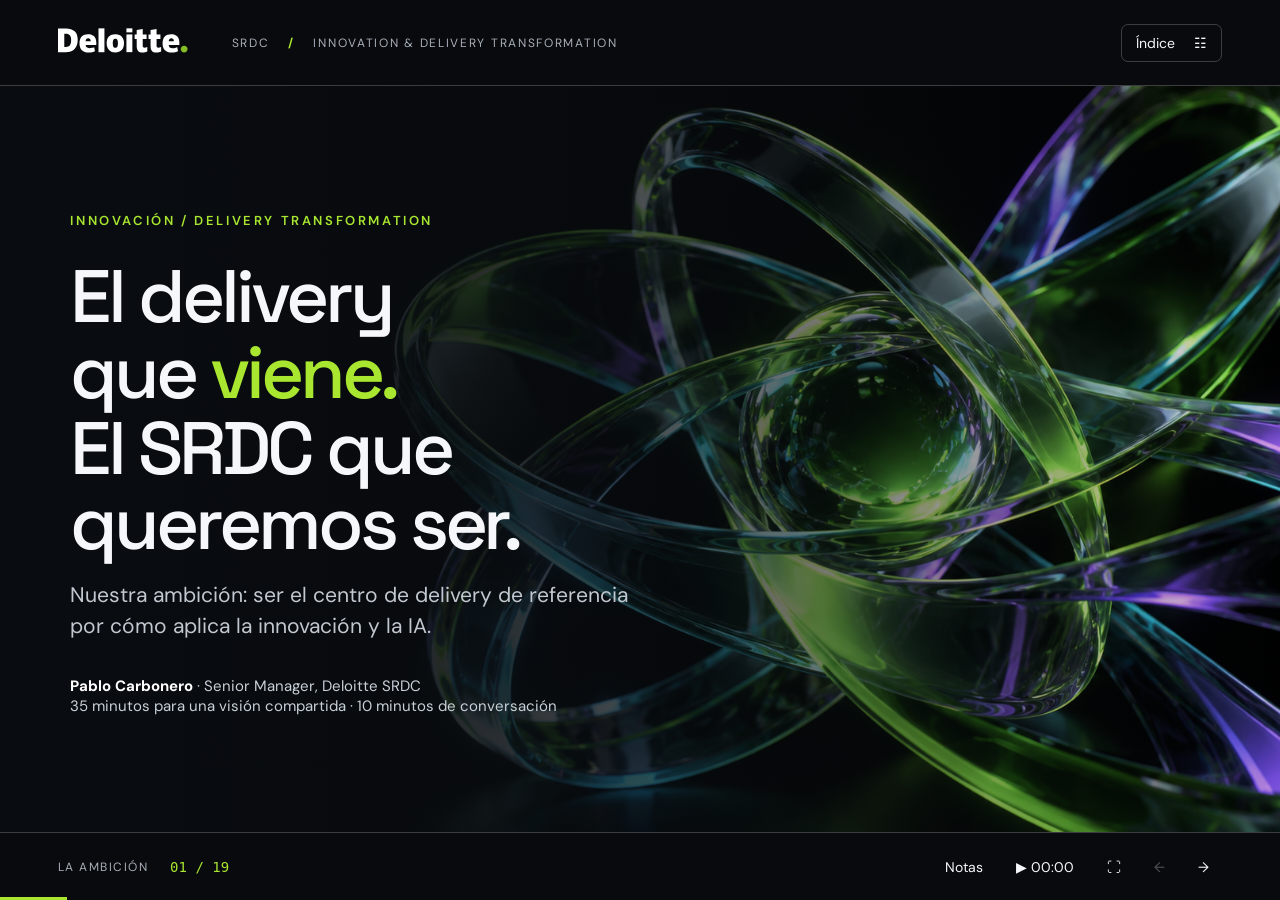
==== SRDC_Innovacion_Delivery_Transformation_v3.html @ 37cd9104 "Link presentation examples to portal apps Make the two portal labels on slide 9 navigate to the IA D" ====
<!doctype html>
<html lang="es"><head><meta charset="utf-8"><meta name="viewport" content="width=device-width,initial-scale=1"><meta name="description" content="SRDC: innovación y transformación del delivery con IA. Una visión compartida, un framework y una propuesta de acción."><title>SRDC · Innovación y Delivery Transformation · V3</title><style>@font-face {
  font-family: 'DM Sans';
  font-style: normal;
  font-weight: 400;
  font-display: swap;
  src: url([data-uri]) format('truetype');
}
@font-face {
  font-family: 'DM Sans';
  font-style: normal;
  font-weight: 500;
  font-display: swap;
  src: url([data-uri]) format('truetype');
}
@font-face {
  font-family: 'DM Sans';
  font-style: normal;
  font-weight: 600;
  font-display: swap;
  src: url([data-uri]) format('truetype');
}
@font-face {
  font-family: 'DM Sans';
  font-style: normal;
  font-weight: 700;
  font-display: swap;
  src: url([data-uri]) format('truetype');
}
@font-face {
  font-family: 'Space Grotesk';
  font-style: normal;
  font-weight: 400;
  font-display: swap;
  src: url([data-uri]) format('truetype');
}
@font-face {
  font-family: 'Space Grotesk';
  font-style: normal;
  font-weight: 500;
  font-display: swap;
  src: url([data-uri]) format('truetype');
}
@font-face {
  font-family: 'Space Grotesk';
  font-style: normal;
  font-weight: 600;
  font-display: swap;
  src: url([data-uri]) format('truetype');
}
@font-face {
  font-family: 'Space Grotesk';
  font-style: normal;
  font-weight: 700;
  font-display: swap;
  src: url([data-uri]) format('truetype');
}
:root{--green:#a8e630;--cyan:#50e2ed;--purple:#ac96ff;--bg:#090c10;--fg:#f5f7fa;--muted:#a8afb9;--line:#ffffff25}*{box-sizing:border-box}body{margin:0;background:var(--bg);color:var(--fg,#f5f7fa);font-family:'DM Sans',Arial,sans-serif;overflow:hidden}button,a{-webkit-tap-highlight-color:transparent}button{font:inherit;color:inherit;background:none;border:1px solid var(--line);border-radius:7px;padding:9px 14px;cursor:pointer;transition:.2s}button:hover{background:#a8e63020;border-color:var(--green)}button:focus-visible,a:focus-visible{outline:3px solid var(--cyan);outline-offset:4px}header{height:86px;padding:0 4.5vw;display:flex;align-items:center;gap:44px;border-bottom:1px solid var(--line);position:relative;z-index:2}.brand{text-decoration:none;color:white}#logo{font-family:Arial,sans-serif;font-weight:800;font-size:32px;letter-spacing:-1.8px}#logo span{color:#86bc25}.brand img{width:130px;max-height:40px}.header-label{font-size:12px;letter-spacing:1.7px;color:#a8afb9}.header-label b{color:var(--green);margin:0 14px}header>button{margin-left:auto;font-size:14px}header button span{margin-left:15px}main{height:calc(100dvh - 154px);position:relative}.slide{height:100%;padding:4.2vh 5.5vw 3vh;overflow:auto;animation:enter .42s ease both;position:relative}.slide.light{background:#f1f4f4;color:#101821;--muted:#53606b;--line:#13253620}.eyebrow{font-size:13px;font-weight:600;letter-spacing:2.6px;text-transform:uppercase;color:var(--green);margin-bottom:17px}.light .eyebrow{color:#4e750b}h1,h2,h3,p{margin:0}h1,h2,h3{font-family:'Space Grotesk',Arial,sans-serif}h1{font-size:clamp(45px,5.8vw,94px);font-weight:500;line-height:1.02;letter-spacing:-.055em}h2{font-size:clamp(30px,3.65vw,57px);font-weight:500;line-height:1.08;letter-spacing:-.045em;max-width:1150px}h3{font-size:clamp(21px,1.9vw,30px);line-height:1.14;letter-spacing:-.025em}.lead{font-size:clamp(18px,1.65vw,25px);line-height:1.45;color:var(--muted);max-width:1000px;margin-top:18px}.accent{color:var(--green)}.light .accent{color:#537f00}.cyan{color:var(--cyan)}.purple{color:var(--purple)}.hero{display:flex;flex-direction:column;justify-content:center;background:linear-gradient(90deg,#090c10 6%,#090c10db 39%,#090c1020 100%),url('[data-uri]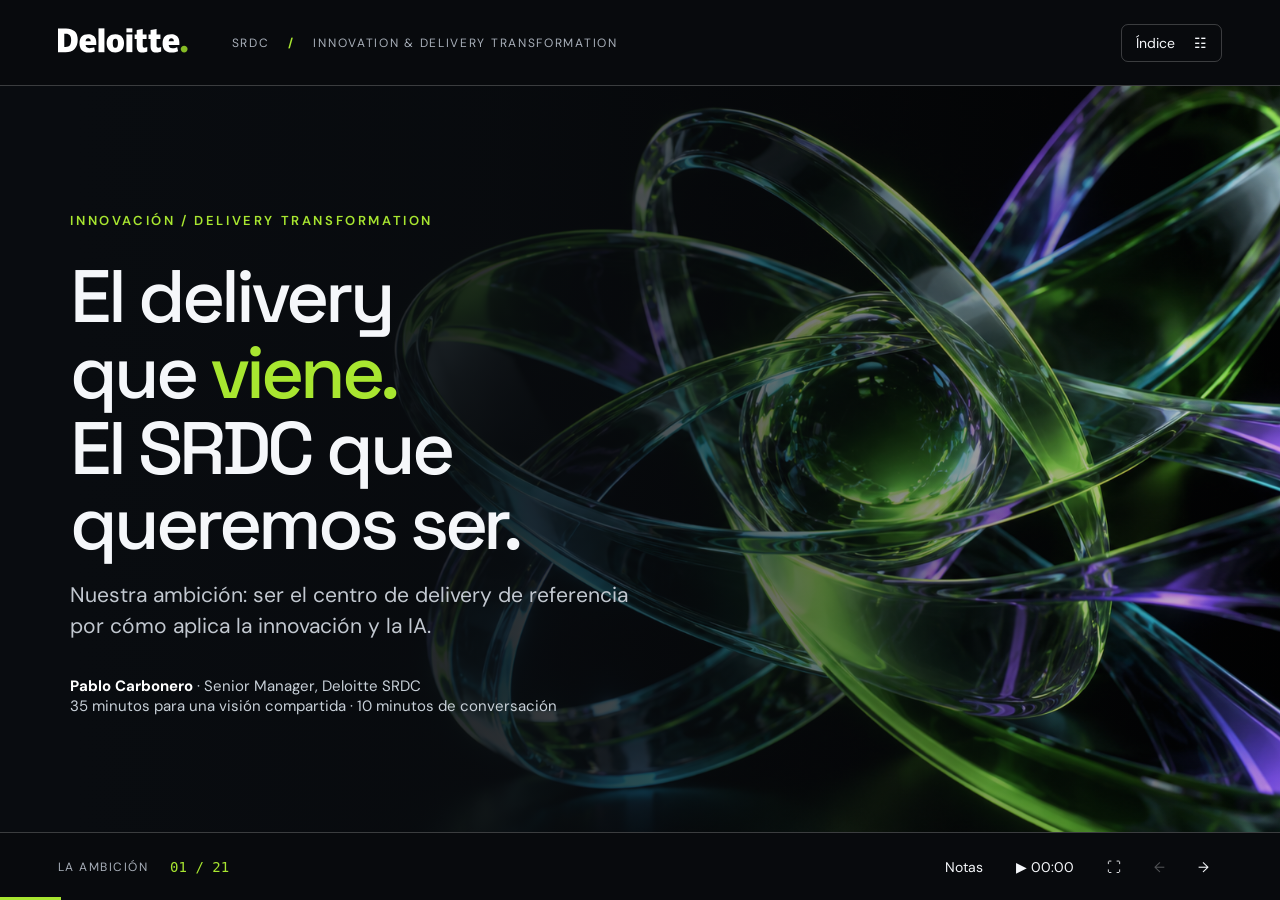
